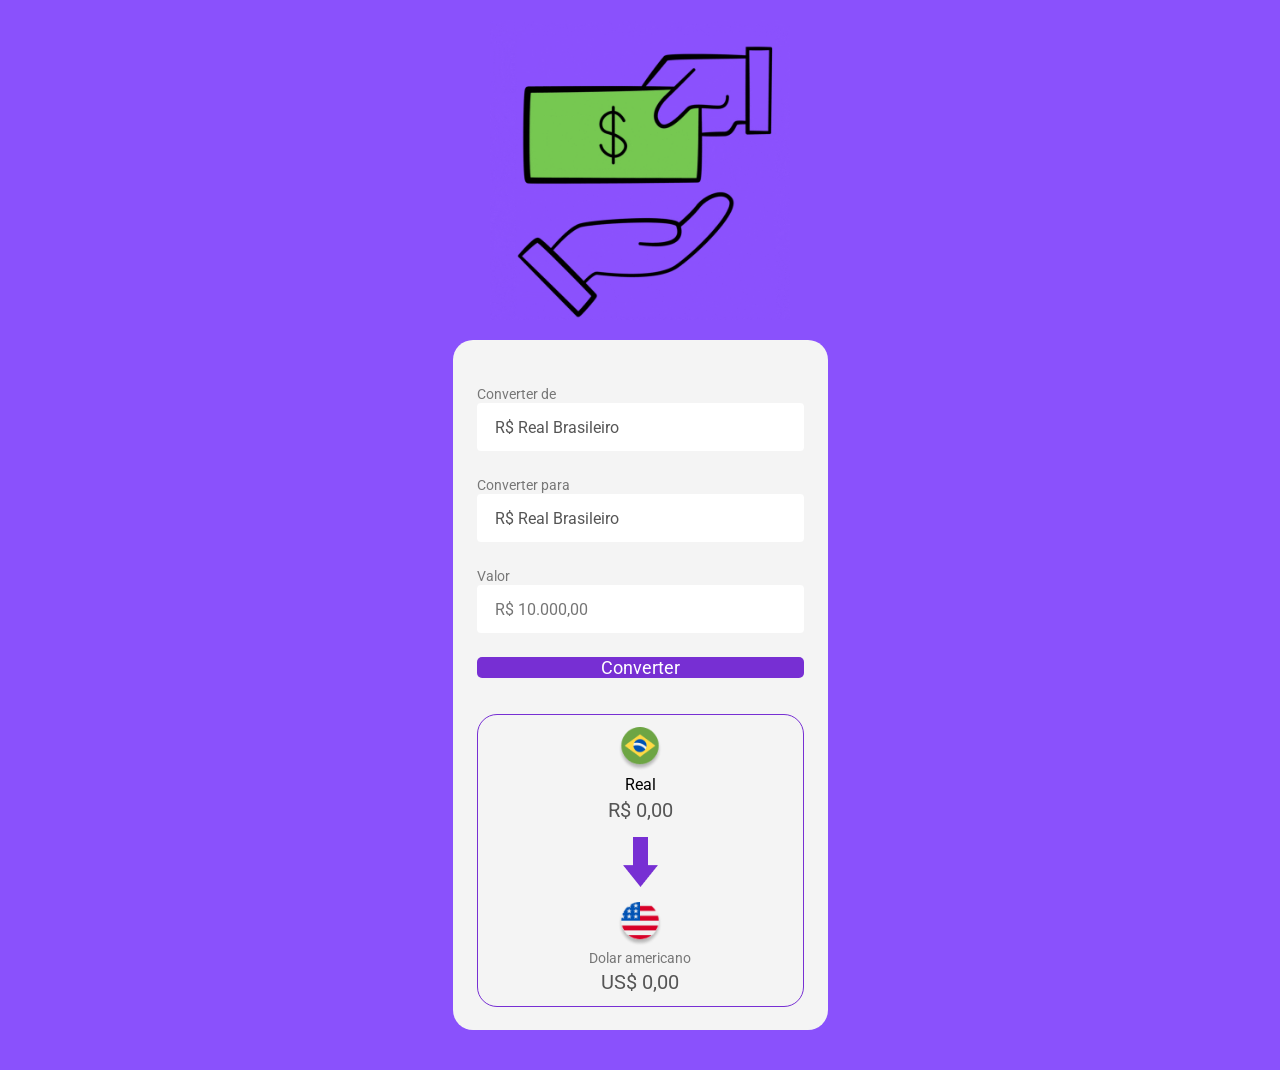
==== index.html @ 8da1c45e "Organiza arquivos para GitHub pages" ====
<!DOCTYPE html>
<html lang="pt-br">
<head>
    <meta charset="UTF-8">
    <meta name="viewport" content="width=device-width, initial-scale=1.0">
   <link rel="preconnect" href="https://fonts.googleapis.com">
    <link rel="preconnect" href="https://fonts.gstatic.com" crossorigin>
    <link href="https://fonts.googleapis.com/css2?family=Roboto&display=swap" rel="stylesheet">
    <link rel="stylesheet" href="./style.css">
    <title>dev club convert money</title>
</head>
<body>
    <img class="logo" src="./assets/logo.gif" alt="logo-devclub-convert-money">

    <main>
        <label>
            Converter <b>de</b>
            <select class="currency-select-from">
                <option value="brasil"> R$ Real Brasileiro</option>
                <option value="dolar">US$ Dólar americano</option>
                <option value="Euro">€ Euro</option>
                <option value="Libra">£ Libra</option>
                <option value="Bitcoin">₿ Bitcoin</option>
                <option value="DES">DES</option>
        
            </select>
        </label>

        <label>
            Converter <b>para</b>
            <select class="currency-select">
                <option value="brasil"> R$ Real Brasileiro</option>
                <option value="dolar">US$ Dolar Americano</option>
                <option value="Euro">€ Euro</option>
                <option value="Libra"> £ Libra </option>
                <option value="Bitcoin">₿ Bitcoin</option>
                <option value="DES">DES</option>
                
            </select>
        </label>

        <label>
            Valor
            <input class="input-currency" placeholder="R$ 10.000,00">
        </label>

            <button class="convert-button">Converter</button>

        <section>
            <div class="currency-box">
                <img class="currency-img-to-convert" src="./assets/brasil.png" alt="logo-moeda-a-converter">
                <p class="currency-name-to-convert">Real</p>
                <p class="currency-value-to-convert">R$ 0,00</p>
            </div>

            <img class="arrow-img" src="./assets/Vector.png" alt="seta">

            <div class="currency-box">
                <img class="currency-img" src="./assets/usa.png" alt="logo-moeda-convertida">
                <p class="currency" id="currency-name">Dolar americano</p>
                <p class="currency-value">US$ 0,00</p>
            </div>
        </section>
    </main>

    <script src="./scripts.js"></script>

</body>
</html>
---- style.css ----
*{
    margin: 0;
    padding: 0;
    box-sizing: border-box;
    font-family: "Roboto", sans-serif;
    font-weight: 400;
    outline: none;
}

body {
    background-color: #8A51FC;
}

.logo {
    width: 300px;
    display: block;
    margin: 20px auto;
}

main {
    width: 375px;
    background: #F4F4F4;
    border-radius: 20px;
    margin: 0 auto 40px;
    padding: 44px 24px 23px;
}

label {
    color: #777777;
    font-weight: 400px;
    font-size: 14px;
}

select, input {
    background: #FFFFFF;
    border: 1px;
    border-radius: 4px;
    height: 48px;
    width: 100%;
    margin-bottom: 24px;
    appearance: none;
    padding-left: 18px;
    font-weight: 700px;
    font-size: 16px;
    color: #555555;
    cursor: pointer;
}

button {
    background: #772FD3;
    border-radius: 5px;
    width: 100%;
    border: none;
    color: #FFFFFF;
    font-size: 18px;
    font-weight: 700px;
}

button:hover{
    opacity: 0.8;
}

button:active{
    opacity: 0.6;
}

section {
    border: 1px solid #772FD3;
    border-radius: 20px;
    margin-top: 36px;
    padding: 12px;
    display: flex;
    flex-direction: column;
    align-items: center;
}

.arrow-img {
    margin: 15px 0;
}

.currency-box {
    display: flex;
    flex-direction: column;
    align-items: center;
    gap: 4px;
}

.currency {
    color: #777777;
    font-size: 14px;
}

.currency-value, .currency-value-to-convert {
    color: #555555;
    font-weight: 700px;
    font-size: 20px;

}

.currency-img, .currency-img-to-convert {
    width: 44px;
    height: 44px;
    object-fit: contain;
}
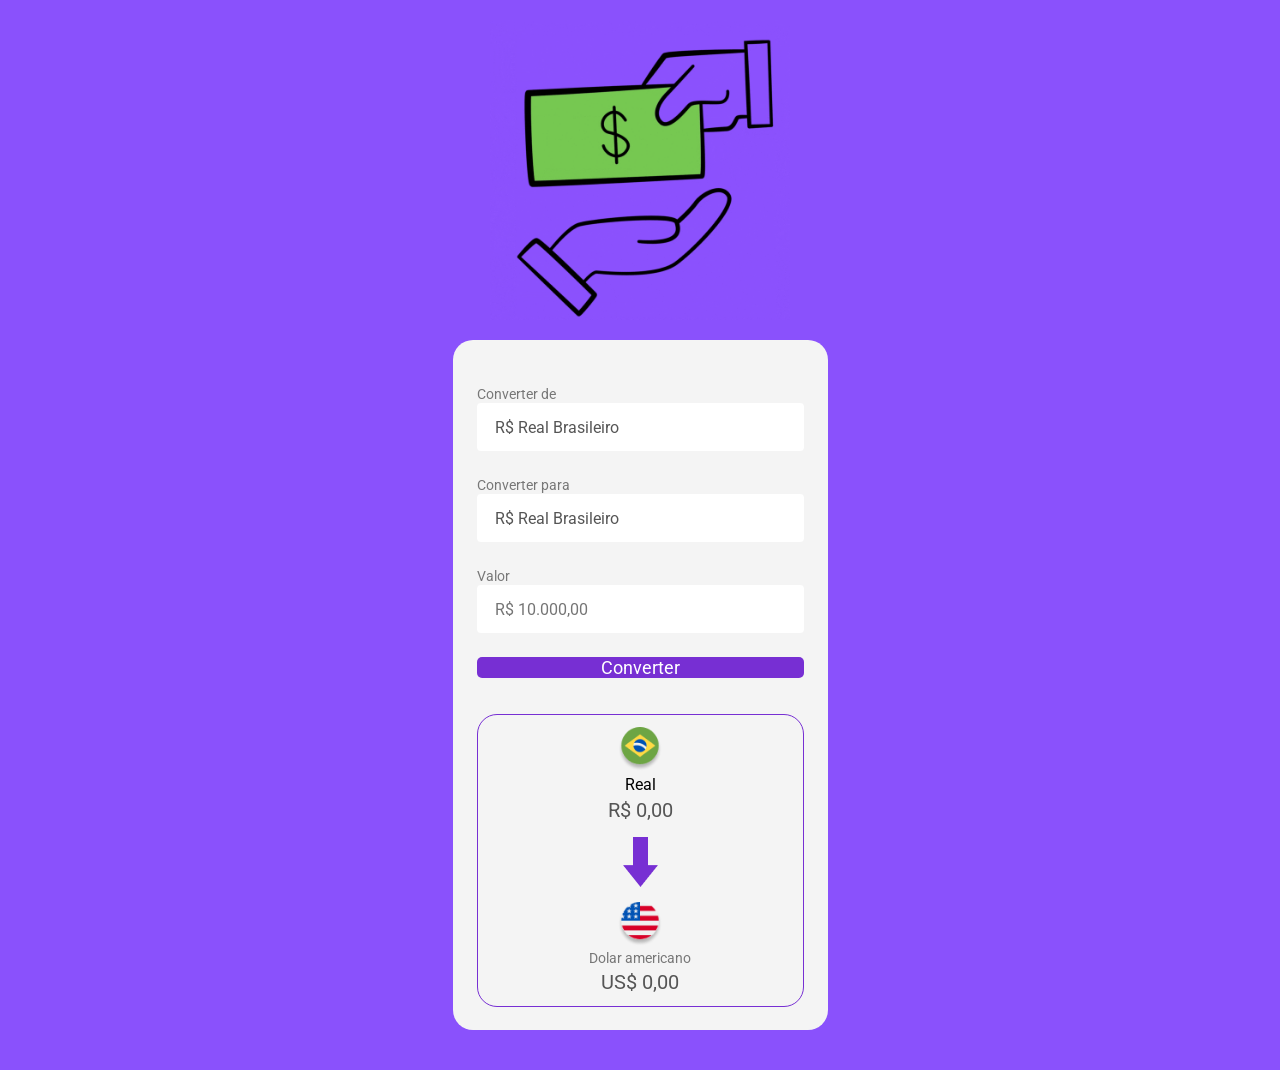
==== commit f47deded: "Atualiza conversor de moedas" ====
--- a/index.html
+++ b/index.html
@@ -21,7 +21,7 @@
                 <option value="Euro">€ Euro</option>
                 <option value="Libra">£ Libra</option>
                 <option value="Bitcoin">₿ Bitcoin</option>
-                <option value="DES">DES</option>
+                <option value="DES">DES (Direito especial de saque)</option>
         
             </select>
         </label>
@@ -34,7 +34,7 @@
                 <option value="Euro">€ Euro</option>
                 <option value="Libra"> £ Libra </option>
                 <option value="Bitcoin">₿ Bitcoin</option>
-                <option value="DES">DES</option>
+                <option value="DES">DES (Direito especial de saque)</option>
                 
             </select>
         </label>
